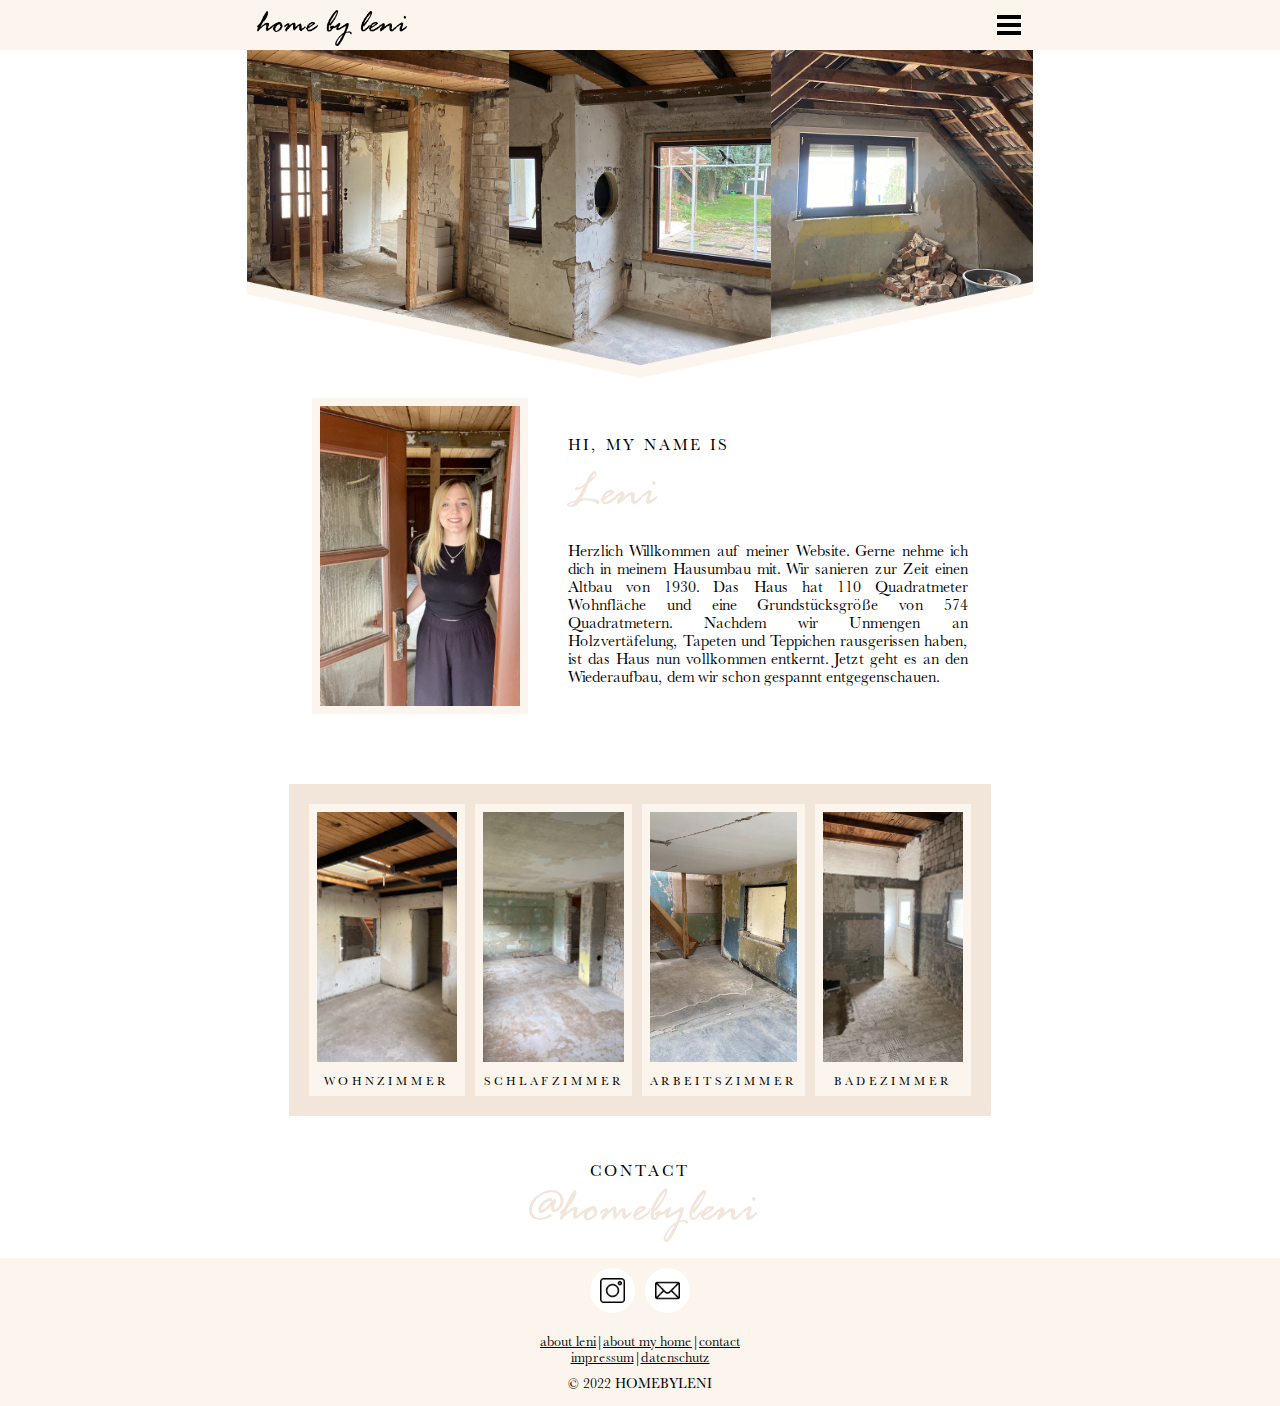
==== index.html @ e65942e4 "." ====
<!DOCTYPE html>
<html lang="en">
<head>

    <meta charset="UTF-8">
    <meta http-equiv="X-UA-Compatible" content="IE=edge">
    <meta name="viewport" content="width=device-width, initial-scale=1.0">

    <title>home - home by leni</title>
    <meta name="author" content="home by leni">
    
    <link rel="stylesheet" href="./style.css">
    <link rel="icon" type="img/ico" href="./ico/logo_rounded.ico">

    <meta name="description" content="Hausumbau Tagebuch: 574m&#178; Grundstück mit 110m&#178; Wohnfläche">
    <meta name="keywords" content="home by leni, homebyleni, interior design, interiordesign, hausumbau, lübeck, luebeck">
    <meta name="copyright" content="2022 HOMEBYLENI">

</head>

<body class="flexColumn alignCenter">

    <h1 style="display: none;">home by leni</h1>
    <h2 style="display: none;">hausumbau</h2>
    <h2 style="display: none;">altbausanierung</h2>
    <h2 style="display: none;">interior design</h2>

    <section id="header" class="fullWidth flexColumn alignCenter">

        <!-- navHead -->
        <div id="navHead" class="fullWidth containerM flex spaceBetween">

            <!-- Logo -->
            <div onclick="openHome()" class="newLogoBox p5Sides">
                <img class="imgFit" src="./png/Logo_black_trans.png" alt="">
            </div>

            <!-- navBurger -->
            <div onclick="clickBurger()" class="navBurger flexColumn p5Sides">
                <div class="burgerBar"></div>
                <div class="burgerBar"></div>
                <div class="burgerBar"></div>
            </div>
            
        </div>

        <!-- navBar -->
        <nav id="navBar" class="fullWidth flex alignCenter p5ToBo">
            <div class="containerM fullWidth flexRow spaceAround alignCenter">
                <h3 onclick="openAbout()">about leni</h3>
                <h3 onclick="openAboutMyHome()">about my home</h3>
                <h3 onclick="openContact()">contact</h3></a>
            </div>
        </nav>

    </section>

    <section  id="homeGallery" class="fullWidth flex alignCenter headMargin">

        <div class="containerM fullWidth flexRow alignCenter">
            <img class="imgFit" src="./png/homeGallery_V4_Ivory.png" alt="">
        </div>

    </section>

    <section id="homeAbout" class="fullWidth flexColumn alignCenter m4ToBo">

        <!-- homeAbout -->
        <div class="containerM fullWidth flexRow flexWrap alignCenter">
            <img class="m4Sides" src="./jpeg/homeAbout.JPG" alt="">
            <div class="homeAboutText p4Sides">
                <div class="flexColumn">
                    <h3 class="fs3a">hi, my name is</h3>
                    <p class="handWritten fs1">Leni</p>
                </div>
                <p class="textFormat aboutTextB fs3a">Herzlich Willkommen auf meiner Website. Gerne nehme ich dich in meinem Hausumbau mit. Wir sanieren zur Zeit einen Altbau von 1930. Das Haus hat 110 Quadratmeter Wohnfläche und eine Grundstücksgröße von 574 Quadratmetern. Nachdem wir Unmengen an Holzvertäfelung, Tapeten und Teppichen rausgerissen haben, ist das Haus nun vollkommen entkernt. Jetzt geht es an den Wiederaufbau, dem wir schon gespannt entgegenschauen.</p>
            </div>
        </div>
    </section>

    <section id="newBottomGallery" class="fullWidth flex alignCenter p5ToBo">

        <div class="containerM flexRow flexWrap alignCenter">

            <div class="flexRow" style="max-width: 100%">
                <div class="newImgBox">
                    <img src="./jpeg/bottomGallery_D.JPG" alt="">
                    <h3>Wohnzimmer</h3>
                </div>
                <div class="newImgBox">
                    <img class="imgFit" src="./jpeg/bottomGallery_A.JPG" alt="">
                    <h3>Schlafzimmer</h3>
                </div>
            </div>

            <div class="flexRow" style="max-width: 100%">
                <div class="newImgBox">
                    <img class="imgFit" src="./jpeg/bottomGallery_B.JPG" alt="">
                    <h3>Arbeitszimmer</h3>
                </div>
                <div class="newImgBox">
                    <img src="./jpeg/bottomGallery_C.JPG" alt="">
                    <h3>Badezimmer</h3>
                </div>
            </div>
            
        </div>

    </section>

    <section id="contact" class="fullWidth flex alignCenter">

        <div class="containerM flexColumn alignCenter">
            <h3 class="fs3a">Contact</h3>
            <p style="transform: translateY(-10px);" class="handWritten">@homebyleni</p>
        </div>

    </section>

    <section id="footer" class="fullWidth flexColumn alignCenter">

        <div class="fullWidth flexColumn alignCenter m5ToBo">
            <div class="containerM m4Sides fullWidth flexRow alignCenter">
                <div onclick="openInstagram()" class="socialIcon flex alignCenter m6Sides">
                    <img class="imgFit" src="./png/instagram.png" alt="Instagram">
                </div>
                <div onclick="openMail()" class="socialIcon flex alignCenter m6Sides">
                    <img class="imgFit" src="./png/mail.png" alt="Instagram">
                </div>
            </div>
        </div>

        <div class="containerM fullWidth flexColumn alignCenter m5ToBo fs3b">
            <div class="flexRow alignCenter">
                <a onclick="openHome()" href="">about leni</a> | <a onclick="openAboutMyHome()" href="">about my home</a> | <a onclick="openContact()" href="./contact.html">contact</a>
            </div>
            <div class="flexRow alignCenter">
                <a onclick="openImpressum()" href="">impressum</a> | <a href="">datenschutz</a>
            </div>
            <div class="flexRow alignCenter">
                <p>&#169; 2022 HOMEBYLENI</p>
            </div>
        </div>
    
    </section>

    <script src="./script.js"></script>

</body>
</html
---- style.css ----
/*---------- UNIVERSAL BASICS ----------*/

/*-- FONT SIZE --*/
.fs1 {
    font-size: 32px
}
  
.fs2 {
    font-size: 24px;
}
  
.fs3 {
    font-size: 18px;
}

.fs3a {
    font-size: 16px;
}

.fs3b {
    font-size: 14px;
}
  
.fs4 {
    font-size: 12px;
}
  
.fs5 {
    font-size: 10px;
}
  
.fs6 {
    font-size: 8px;
}

/*-- CONTAINER --*/
.containerL {
    max-width: 1200px;
}
  
.containerM {
    max-width: 786px;
}
  
.containerS {
    max-width: 400px;
}
  
.container90 {
    max-width: 90%;
}
  
.container80 {
    max-width: 80%;
}

.container70 {
    max-width: 70%;
}

/*-- FLEX --*/
.flex {
    display: flex;
}
  
.flexColumn {
    display: flex;
    flex-direction: column;
}
  
.flexRow {
    display: flex;
    flex-direction: row;
}

.flexRowReverse {
    display: flex;
    flex-direction: row-reverse;
}
  
.flexWrap {
    flex-wrap: wrap;
}
  
.alignCenter {
    justify-content: center;
    align-items: center;
}
  
.alignStart {
    justify-content: flex-start;
    align-items: flex-start;
}
  
.alignEnd {
    justify-content: flex-end;
    align-items: flex-end;
}
  
.spaceAround {
    justify-content: space-around;
}
  
.spaceBetween {
    justify-content: space-between;
}

/*-- PADDING --*/
.p1 {
    padding: 50px;
}
  
.p1Sides {
    padding-left: 50px;
    padding-right: 50px;
}
  
.p1ToBo {
    padding-top: 50px;
    padding-bottom: 50px;
}
  
.p2 {
    padding: 40px;
}
  
.p2Sides {
    padding-left: 40px;
    padding-right: 40px;
}
  
.p2ToBo {
    padding-top: 40px;
    padding-bottom: 40px;
}
  
.p3 {
    padding: 30px;
}
  
.p3Sides {
    padding-left: 30px;
    padding-right: 30px;
}
  
.p3ToBo {
    padding-top: 30px;
    padding-bottom: 30px;
}
  
.p4 {
    padding: 20px;
}
  
.p4Sides {
    padding-left: 20px;
    padding-right: 20px;
}
  
.p4ToBo {
    padding-top: 20px;
    padding-bottom: 20px;
}
  
.p5 {
    padding: 10px;
}
  
.p5Sides {
    padding-left: 10px;
    padding-right: 10px;
}
  
.p5ToBo {
    padding-top: 10px;
    padding-bottom: 10px;
}
  
.p6 {
    padding: 5px;
}
  
.p6Sides {
    padding-left: 5px;
    padding-right: 5px;
}
  
.p6ToBo {
    padding-top: 5px;
    padding-bottom: 5px;
}

/*-- MARGIN --*/
.m1 {
    margin: 50px;
}
  
.m1Sides {
    margin-left: 50px;
    margin-right: 50px;
}
  
.m1ToBo {
    margin-top: 50px;
    margin-bottom: 50px;
}
  
.m2 {
    margin: 40px;
}
  
.m2Sides {
    margin-left: 40px;
    margin-right: 40px;
}
  
.m2ToBo {
    margin-top: 40px;
    margin-bottom: 40px;
}
  
.m3 {
    margin: 30px;
}
  
.m3Sides {
    margin-left: 30px;
    margin-right: 30px;
}
  
.m3ToBo {
    margin-top: 30px;
    margin-bottom: 30px;
}
  
.m4 {
    margin: 20px;
}
  
.m4Sides {
    margin-left: 20px;
    margin-right: 20px;
}
  
.m4ToBo {
    margin-top: 20px;
    margin-bottom: 20px;
}
  
.m5 {
    margin: 10px;
}
  
.m5Sides {
    margin-left: 10px;
    margin-right: 10px;
}
  
.m5ToBo {
    margin-top: 10px;
    margin-bottom: 10px;
}
  
.m6 {
    margin: 5px;
}
  
.m6Sides {
    margin-left: 5px;
    margin-right: 5px;
}
  
.m6ToBo {
    margin-top: 5px;
    margin-bottom: 5px;
}

/*-- BORDER RADIUS --*/
.br1 {
    border-radius: 50px;
}
  
.br2 {
    border-radius: 40px;
}
  
.br3 {
    border-radius: 30px;
}
  
.br4 {
    border-radius: 20px;
}
  
.br5 {
    border-radius: 10px;
}
  
.br6 {
    border-radius: 5px;
}

/*-- maxWidth --*/
.maxW1 {
    max-width: 500px;
}
  
.maxW2 {
    max-width: 400px;
}
  
.maxW3 {
    max-width: 300px;
}
  
.maxW4 {
    max-width: 200px;
}
  
.maxW5 {
    max-width: 100px;
}
  
.maxW6 {
    max-width: 50px;
}

.maxW45P {
    max-width: 45%;
}

.maxW40P {
    max-width: 40%;
}

.maxW25P {
    max-width: 25%;
}

/*-- maxHeight --*/
.maxH1 {
    max-height: 500px;
}
  
.maxH2 {
    max-height: 400px;
}
  
.maxH3 {
    max-height: 300px;
}
  
.maxH4 {
    max-height: 200px;
}
  
.maxH5 {
    max-height: 100px;
}
  
.maxH6 {
    max-height: 50px;
}

/*-- SIZE --*/
.fullSize {
    width: 100%;
    height: 100%;
}
  
.fullWidth {
    width: 100%;
}
  
.fullHeigth {
    height: 100%;
}
  
.size90 {
    width: 90%;
    height: 90%;
}
  
.width90 {
    width: 90%;
}
  
.heigth90 {
    height: 90%;
}
  
.imgFit {
    max-width: 100%;
    max-height: 100%;
}

/*---------- INDIVIDUAL STYLES ----------*/

/*-- IMPORTS --*/
/*-- COLORS --*/
:root {
    --colorBlack: #000000;
    --colorWhite: #ffffff;
    --colorIvory: #fcf5ed;
    --colorSand: #f2e5da;
}

/*-- FONTS --*/
@font-face {
    font-family: Zapfino;
    src: url(./fonts/Zapfino.ttf)
}

@font-face {
    font-family: Baskerville;
    src: url(./fonts/Baskerville.ttf);
}

@font-face {
    font-family: RageItalic;
    src: url(./fonts/Rage_Italic.TTF);
}

/*-- mobile formatting stuff --*/
body {
    margin: 0px;
    padding: 0px;

    min-height: -webkit-fill-available;
    width: 100vw;
    max-width: 100%;

    overflow-x: hidden;
}

html {
    height: -webkit-fill-available;
}

/*-- links --*/
a {
    color: inherit;
}

/*-- ACTUAL STYLES --*/
body {
    font-family: Baskerville;
}

#header {
    position: fixed;
    top: 0;
    left: 0;
    background-color: var(--colorIvory);
}

.headMargin {
    margin-top: 50px;
}

#navHead {
    z-index: 20;
    height: 50px;
    align-items: center;
}

.newLogoBox {
    padding-top: 12px;
    padding-bottom: 2px;
    max-width: 150px;
}

.navBurger {
    padding: 10px;
    transition: all 0.5s ease-in-out;
}

.navBurger.open {
    rotate: -90deg;
}

.burgerBar {
    margin: 2px;
    height: 4px;
    width: 24px;
    background-color: var(--colorBlack);
}

#navBar {
    z-index: 10;
    background-color: var(--colorIvory);
    position: fixed;
    top: 50px;
    opacity: 0%;
    transform: translateY(-200px);
    transition: all 0.5s ease-in-out;
}

#navBar.open {
    opacity: 100%;
    transform: translateY(0);
}

#navBar h3 {
    width: 100%;
    margin-top: 0px;
    font-weight: 500;
    font-size: 12px;
    text-align: center;
}

#homeAbout {
    margin-bottom: 60px;
}

.homeAboutText {
    max-width: 400px;
    height: 100%;
    display: flex;
    flex-direction: column;
    justify-content: space-between;
}

#homeAbout img {
    width: 200px;
    height: 300px;
    object-fit: cover;
    border: 8px solid var(--colorIvory);
}

#contact {
    margin-top: 20px;
}

#newBottomGallery {
    background-size: cover;
    background-position: center;
}

#newBottomGallery .containerM {
    background-color: var(--colorSand);
    padding: 15px;
}

.newImgBox {
    display: flex;
    flex-direction: column;
    align-items: center;
    background-color: var(--colorIvory);
    border: 8px solid var(--colorIvory);
    margin: 5px;
    transition: all 1s ease-in-out;
}

.newImgBox img {
    display: flex;
    max-height: 230px;
    width: 100%;
    max-width: 200px;
    object-fit: cover;
}

@media screen and (min-width: 670px) {
    .newImgBox:hover {
        scale: 1.5;
    }

    .newImgBox img {
        max-height: 250px;
        max-width: 160px;
    }
}

.newImgBox h3 {
    font-size: 12px;
    text-align: center;
}

#footer {
    background-color: var(--colorIvory);
}

.socialIcon {
    height: 25px;
    width: 25px;
    padding: 10px;
    border-radius: 45px;
    background-color: var(--colorWhite);
}

/*-- text things --*/
.handWritten {
    font-family: RageItalic;
    font-size: 50px;
    color: var(--colorSand);
}

p {
    margin-top: 10px;
    margin-bottom: 5px;
}

.textFormat {
    text-align: justify;
}

/*-- img things --*/
.fourByFive {
    min-width: 180px;
    min-height: 225px;
    max-width: 250px;
    max-height: 312.5px;
    object-fit: cover;
}

/*-- Headings --*/
h3 {
    margin-bottom: 0px;
    text-transform: uppercase;
    font-weight: 500;
    letter-spacing: 3px;
    font-size: 16px;
}

h5 {
    margin-top: 10px;
    margin-bottom: 10px;
}

/*-- roomtour page --*/


/*-- contact page --*/
.contactImgBox {
    width: 50%;
}

.contactImgBox img {
    display: block;
    width: 100%;
    height: 300px;
    object-fit: cover;
}

.contactTextBox {
    width: 50%;
}

@media screen and (min-width: 670px) {
    .contactImgBox img {
        height: 400px;
    }
}

@media screen and (max-width: 670px) {
    .contactTextBox h3 {
        font-size: 16px;
    }
}
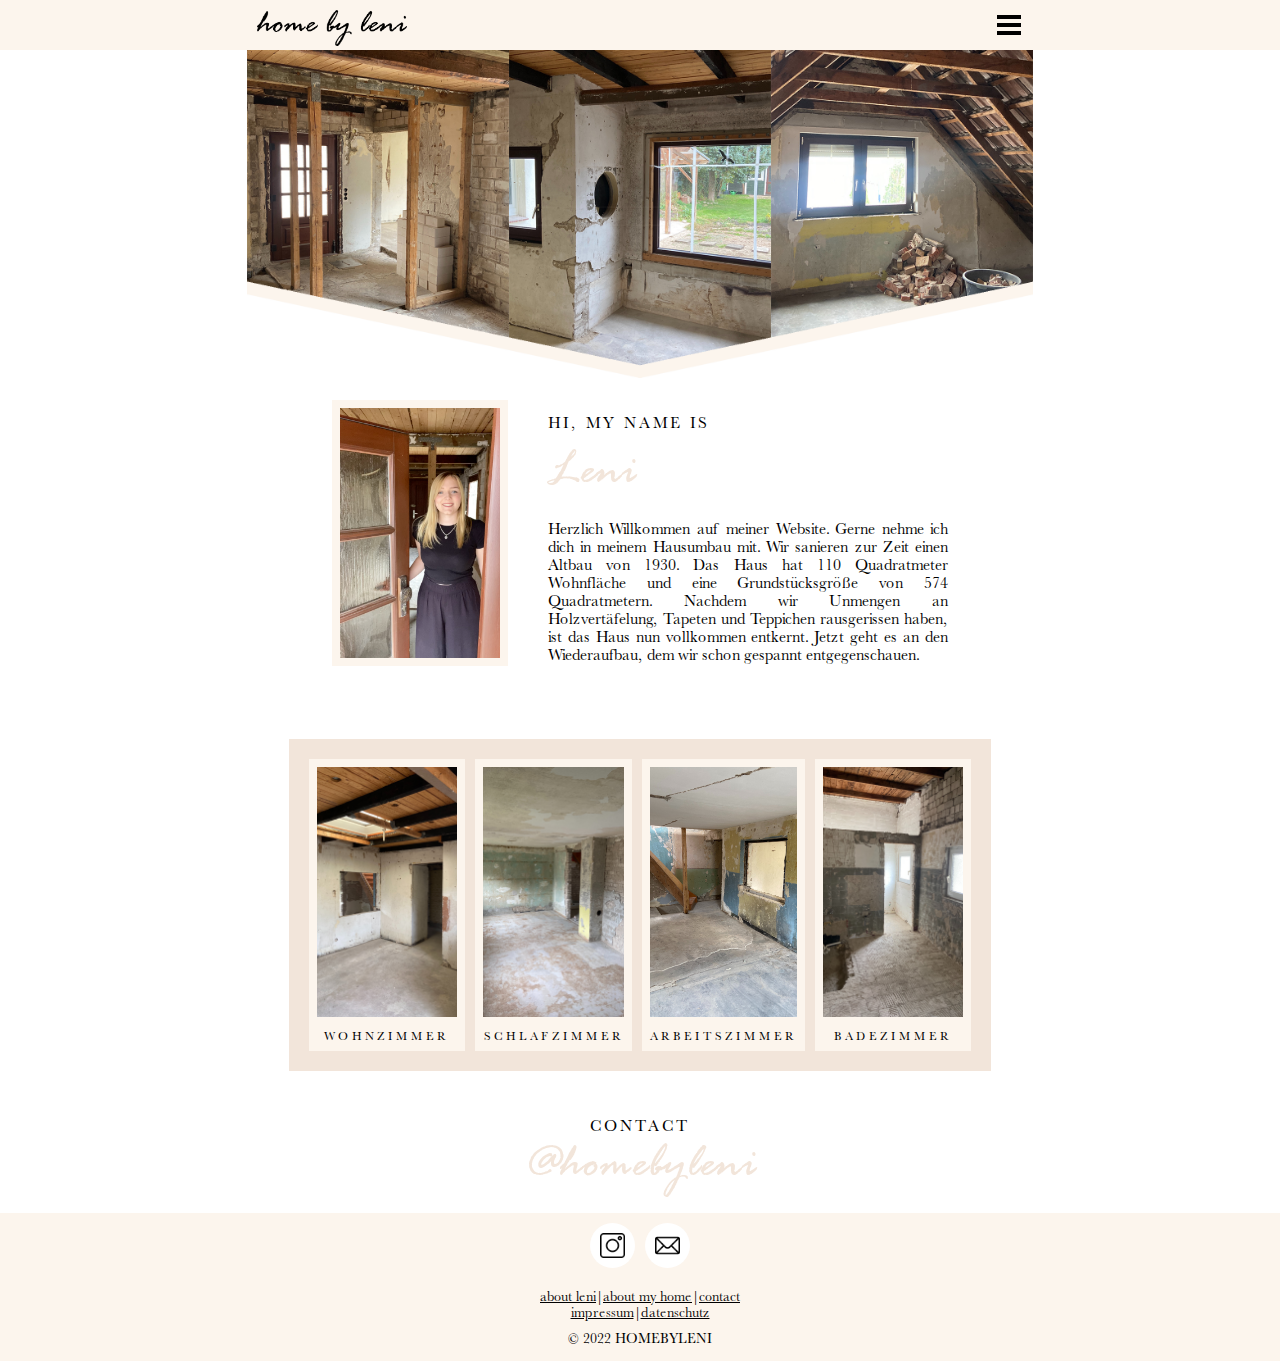
==== commit 318c943b: "." ====
--- a/index.html
+++ b/index.html
@@ -49,7 +49,7 @@
             <div class="containerM fullWidth flexRow spaceAround alignCenter">
                 <h3 onclick="openAbout()">about leni</h3>
                 <h3 onclick="openAboutMyHome()">about my home</h3>
-                <h3 onclick="openContact()">contact</h3></a>
+                <h3 onclick="openContact()">contact</h3>
             </div>
         </nav>
 
--- a/style.css
+++ b/style.css
@@ -522,8 +522,8 @@
 }
 
 #homeAbout img {
-    width: 200px;
-    height: 300px;
+    width: 160px;
+    height: 250px;
     object-fit: cover;
     border: 8px solid var(--colorIvory);
 }
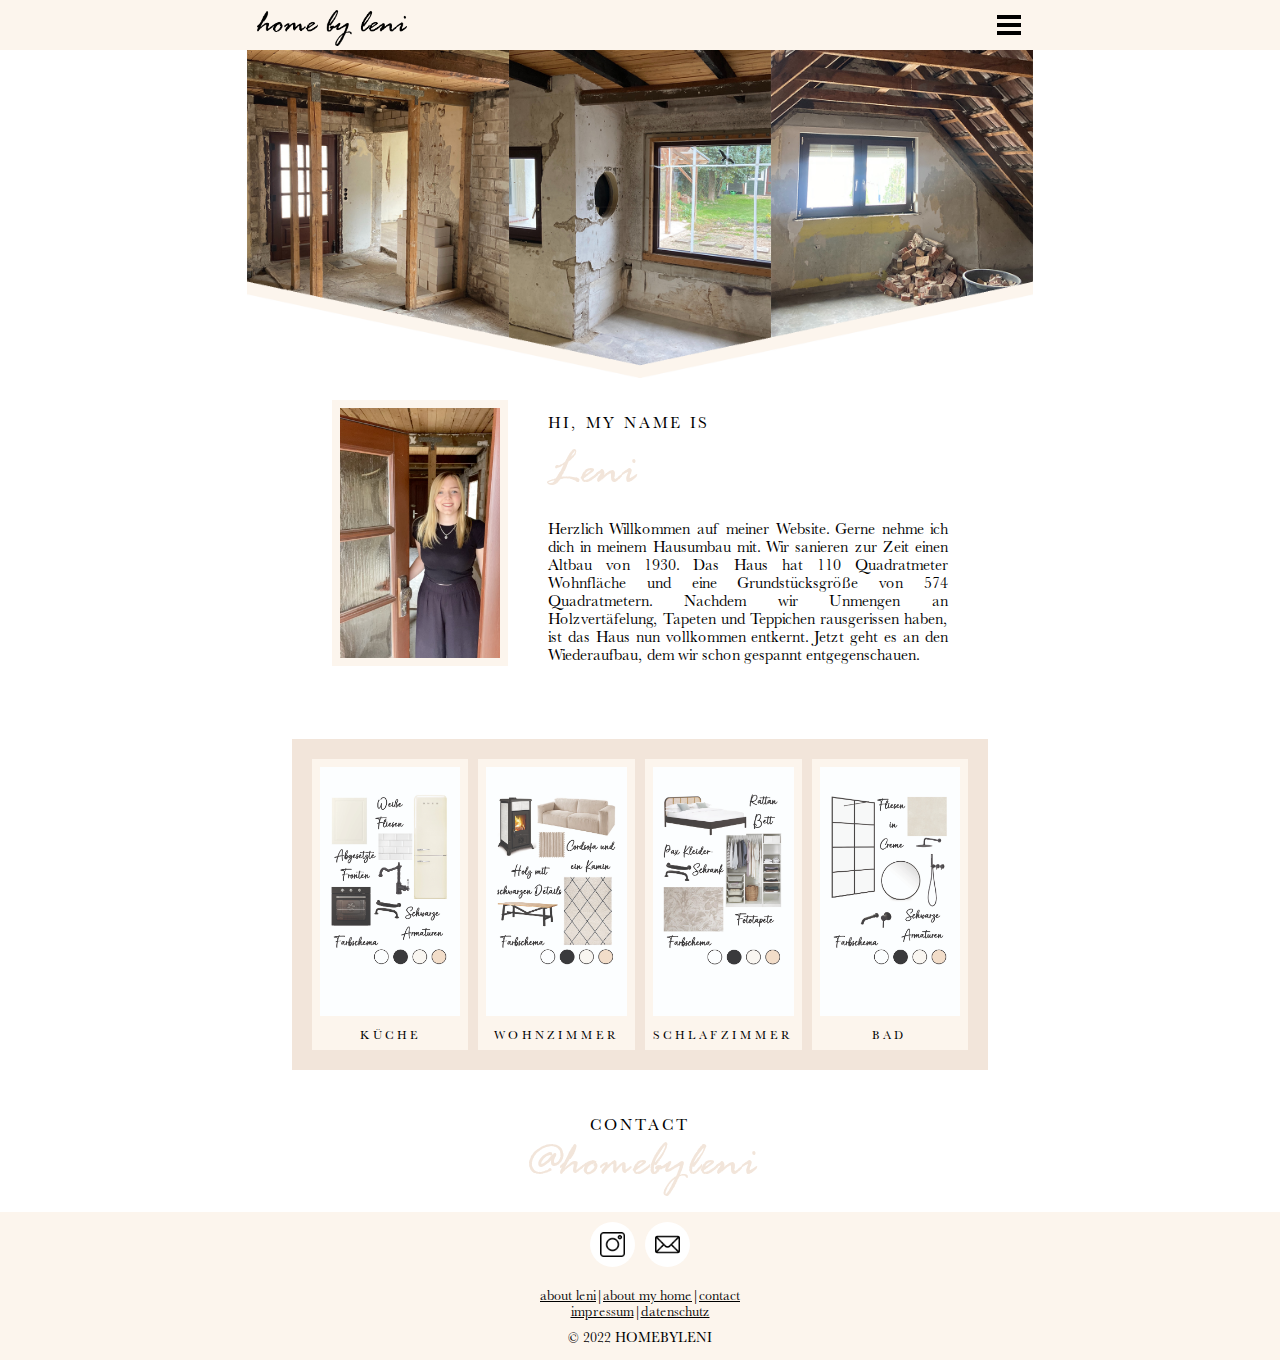
==== commit f636058d: "." ====
--- a/index.html
+++ b/index.html
@@ -84,23 +84,23 @@
 
             <div class="flexRow" style="max-width: 100%">
                 <div class="newImgBox">
-                    <img src="./jpeg/bottomGallery_D.JPG" alt="">
-                    <h3>Wohnzimmer</h3>
+                    <img class="imgFit" src="./jpeg/bottomGallery_B.JPG" alt="">
+                    <h3>Küche</h3>
                 </div>
                 <div class="newImgBox">
-                    <img class="imgFit" src="./jpeg/bottomGallery_A.JPG" alt="">
-                    <h3>Schlafzimmer</h3>
+                    <img src="./jpeg/bottomGallery_A.JPG" alt="">
+                    <h3>Wohnzimmer</h3>
                 </div>
             </div>
 
             <div class="flexRow" style="max-width: 100%">
                 <div class="newImgBox">
-                    <img class="imgFit" src="./jpeg/bottomGallery_B.JPG" alt="">
-                    <h3>Arbeitszimmer</h3>
+                    <img class="imgFit" src="./jpeg/bottomGallery_C.JPG" alt="">
+                    <h3>Schlafzimmer</h3>
                 </div>
                 <div class="newImgBox">
-                    <img src="./jpeg/bottomGallery_C.JPG" alt="">
-                    <h3>Badezimmer</h3>
+                    <img src="./jpeg/bottomGallery_D.JPG" alt="">
+                    <h3>Bad</h3>
                 </div>
             </div>
             
@@ -132,10 +132,10 @@
 
         <div class="containerM fullWidth flexColumn alignCenter m5ToBo fs3b">
             <div class="flexRow alignCenter">
-                <a onclick="openHome()" href="">about leni</a> | <a onclick="openAboutMyHome()" href="">about my home</a> | <a onclick="openContact()" href="./contact.html">contact</a>
+                <a href="./index.html">about leni</a> | <a href="https://www.instagram.com/stories/highlights/18321466900040779/" target="_blank">about my home</a> | <a href="./contact.html">contact</a>
             </div>
             <div class="flexRow alignCenter">
-                <a onclick="openImpressum()" href="">impressum</a> | <a href="">datenschutz</a>
+                <a href="./contact.html#impressum.html">impressum</a> | <a href="./datenschutz.html">datenschutz</a>
             </div>
             <div class="flexRow alignCenter">
                 <p>&#169; 2022 HOMEBYLENI</p>
--- a/style.css
+++ b/style.css
@@ -425,7 +425,6 @@
 body {
     margin: 0px;
     padding: 0px;
-
     min-height: -webkit-fill-available;
     width: 100vw;
     max-width: 100%;
@@ -656,4 +655,14 @@
     .contactTextBox h3 {
         font-size: 16px;
     }
+}
+
+/*-- Datenschutz Page --*/
+#datenschutz h2 {
+    margin-bottom: 0px;
+}
+
+#datenschutz h4 {
+    margin-top: 12px;
+    margin-bottom: 0px;
 }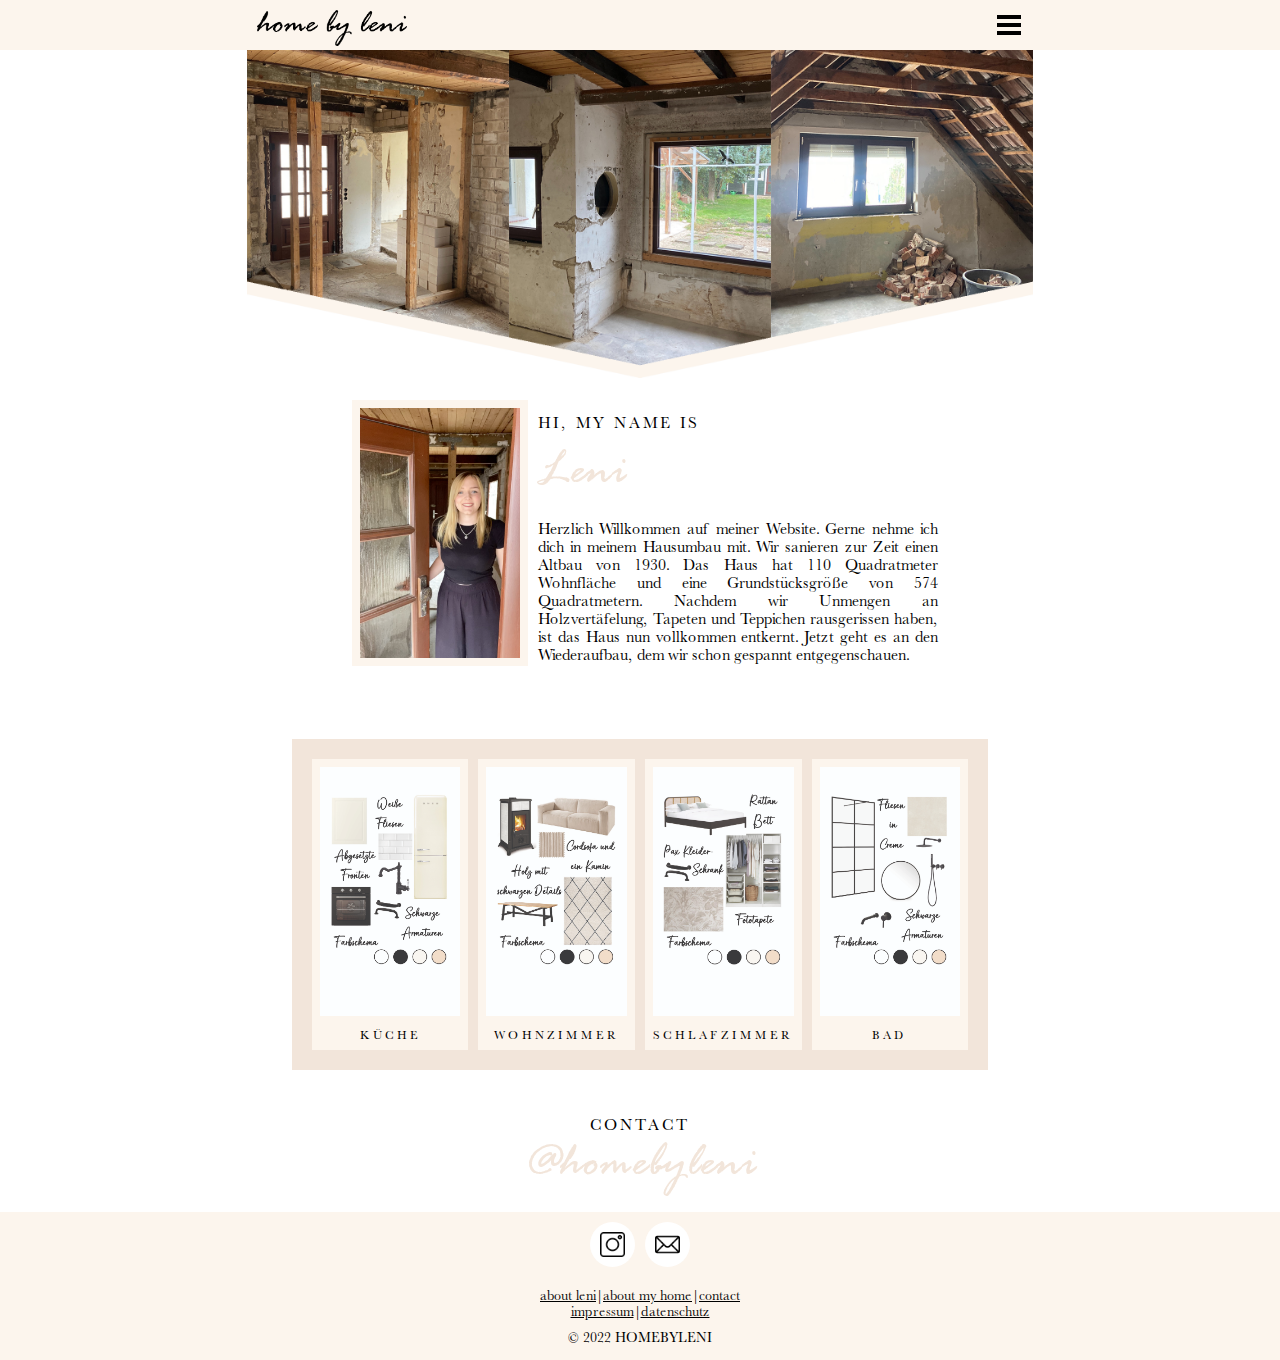
==== commit e42a8e3b: "." ====
--- a/index.html
+++ b/index.html
@@ -66,15 +66,16 @@
     <section id="homeAbout" class="fullWidth flexColumn alignCenter m4ToBo">
 
         <!-- homeAbout -->
-        <div class="containerM fullWidth flexRow flexWrap alignCenter">
-            <img class="m4Sides" src="./jpeg/homeAbout.JPG" alt="">
-            <div class="homeAboutText p4Sides">
-                <div class="flexColumn">
+        <div class="containerM fullWidth flexColumn flexWrap alignCenter">
+            <div class="fullWidth flexRow alignCenter">
+                <img class="m5Sides" src="./jpeg/homeAbout.JPG" alt="">
+                <div class="flexColumn" style="justify-content: center;">
                     <h3 class="fs3a">hi, my name is</h3>
                     <p class="handWritten fs1">Leni</p>
+                    <p class="textFormat homeAboutText aboutTextA fs3a">Herzlich Willkommen auf meiner Website. Gerne nehme ich dich in meinem Hausumbau mit. Wir sanieren zur Zeit einen Altbau von 1930. Das Haus hat 110 Quadratmeter Wohnfläche und eine Grundstücksgröße von 574 Quadratmetern. Nachdem wir Unmengen an Holzvertäfelung, Tapeten und Teppichen rausgerissen haben, ist das Haus nun vollkommen entkernt. Jetzt geht es an den Wiederaufbau, dem wir schon gespannt entgegenschauen.</p>
                 </div>
-                <p class="textFormat aboutTextB fs3a">Herzlich Willkommen auf meiner Website. Gerne nehme ich dich in meinem Hausumbau mit. Wir sanieren zur Zeit einen Altbau von 1930. Das Haus hat 110 Quadratmeter Wohnfläche und eine Grundstücksgröße von 574 Quadratmetern. Nachdem wir Unmengen an Holzvertäfelung, Tapeten und Teppichen rausgerissen haben, ist das Haus nun vollkommen entkernt. Jetzt geht es an den Wiederaufbau, dem wir schon gespannt entgegenschauen.</p>
             </div>
+            <p class="textFormat homeAboutText aboutTextB p4Sides fs3a">Herzlich Willkommen auf meiner Website. Gerne nehme ich dich in meinem Hausumbau mit. Wir sanieren zur Zeit einen Altbau von 1930. Das Haus hat 110 Quadratmeter Wohnfläche und eine Grundstücksgröße von 574 Quadratmetern. Nachdem wir Unmengen an Holzvertäfelung, Tapeten und Teppichen rausgerissen haben, ist das Haus nun vollkommen entkernt. Jetzt geht es an den Wiederaufbau, dem wir schon gespannt entgegenschauen.</p>
         </div>
     </section>
 
--- a/style.css
+++ b/style.css
@@ -527,6 +527,20 @@
     border: 8px solid var(--colorIvory);
 }
 
+.aboutTextA {
+    display: none;
+}
+
+@media screen and (min-width: 670px) {
+    .aboutTextA {
+        display: flex;
+    }
+
+    .aboutTextB {
+        display: none;
+    }
+}
+
 #contact {
     margin-top: 20px;
 }
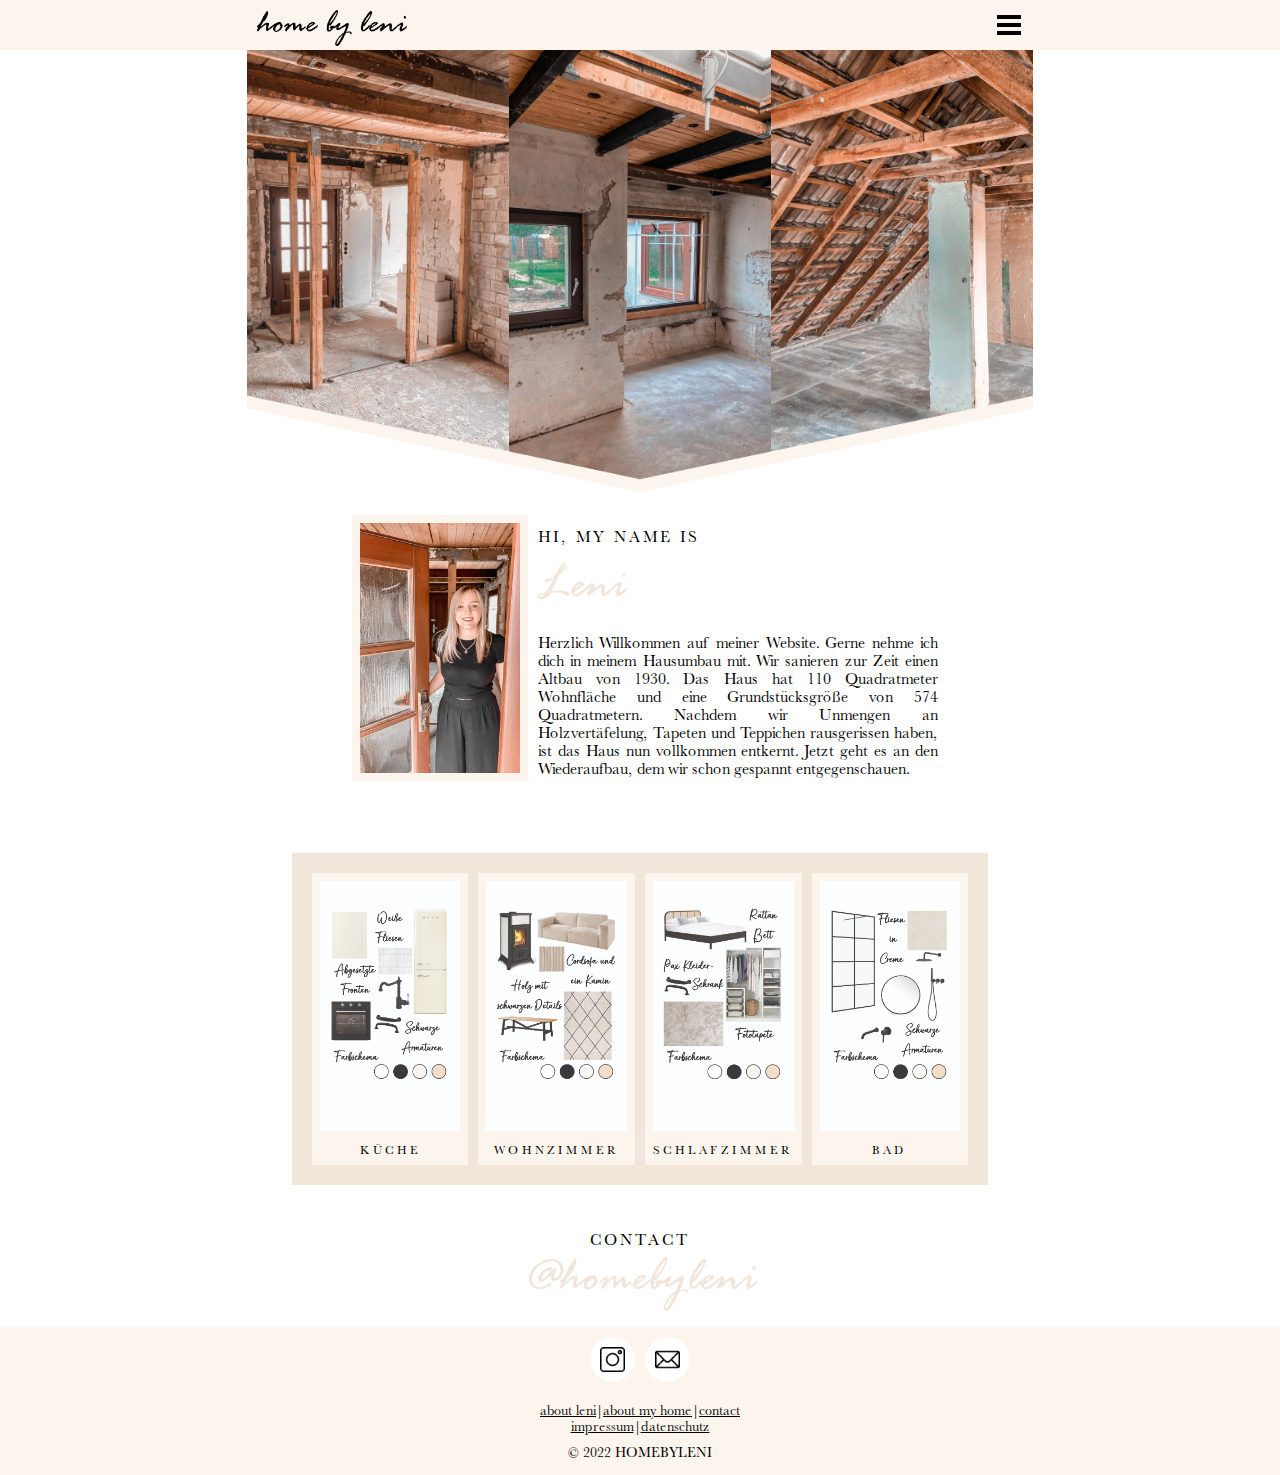
==== commit 708736db: "." ====
--- a/index.html
+++ b/index.html
@@ -58,7 +58,7 @@
     <section  id="homeGallery" class="fullWidth flex alignCenter headMargin">
 
         <div class="containerM fullWidth flexRow alignCenter">
-            <img class="imgFit" src="./png/homeGallery_V4_Ivory.png" alt="">
+            <img class="imgFit" src="./jpeg/homeGallery_V5.jpg" alt="">
         </div>
 
     </section>
--- a/style.css
+++ b/style.css
@@ -567,10 +567,9 @@
 
 .newImgBox img {
     display: flex;
-    max-height: 230px;
-    width: 100%;
-    max-width: 200px;
-    object-fit: cover;
+    height: 260px;
+    max-width: 100%;
+    object-fit: contain;
 }
 
 @media screen and (min-width: 670px) {
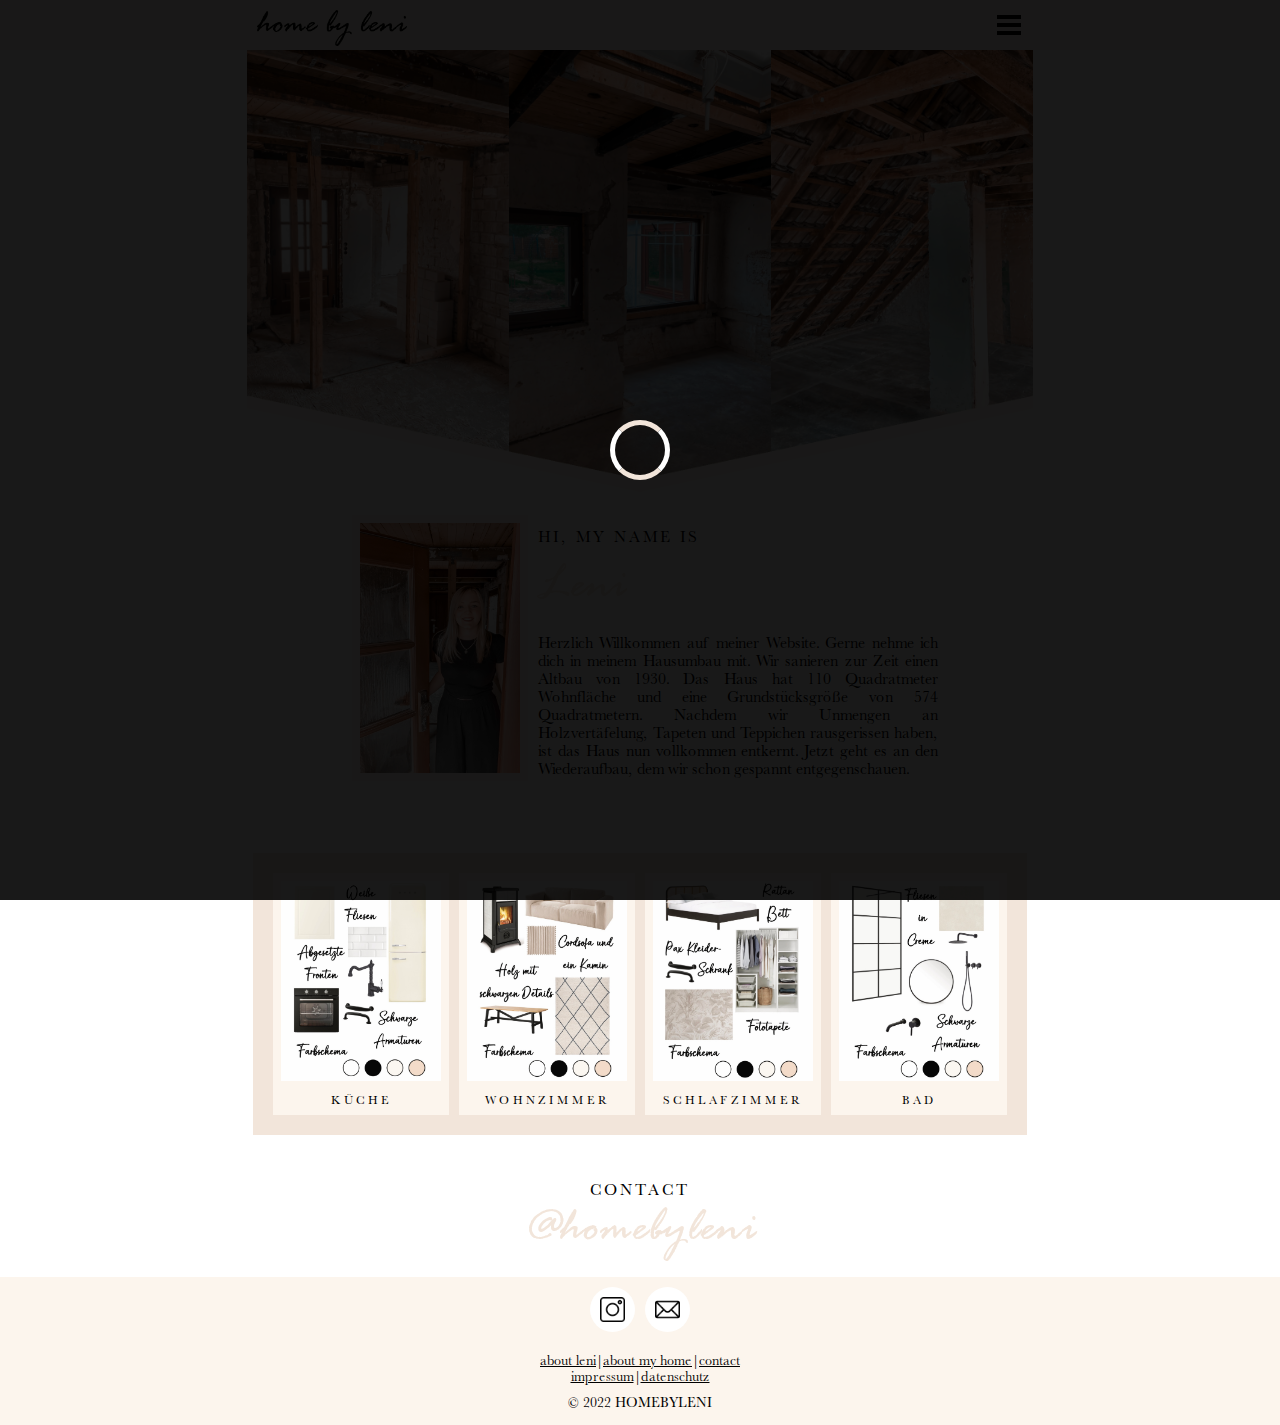
==== commit a27ba88d: "." ====
--- a/index.html
+++ b/index.html
@@ -18,7 +18,13 @@
 
 </head>
 
-<body class="flexColumn alignCenter">
+<body onload="loadCheck()" class="flexColumn alignCenter">
+
+    <div id="Loader" class="loadingScreen">
+        <div class="loader">
+            <div class="loaderB"></div>
+        </div>
+    </div>
 
     <h1 style="display: none;">home by leni</h1>
     <h2 style="display: none;">hausumbau</h2>
--- a/style.css
+++ b/style.css
@@ -567,7 +567,7 @@
 
 .newImgBox img {
     display: flex;
-    height: 260px;
+    height: auto;
     max-width: 100%;
     object-fit: contain;
 }
@@ -639,6 +639,48 @@
     margin-bottom: 10px;
 }
 
+/*-- loader --*/
+.loadingScreen {
+    z-index: 40;
+    position: fixed;
+    top: 0;
+    width: 100vw;
+    height: 100vh;
+
+    display: flex;
+    flex-direction: column;
+    justify-content: center;
+    align-items: center;
+
+    background-color: rgba(0, 0, 0, 0.9);
+
+    opacity: 1;
+    transition: 2s all ease;
+}
+
+.loadingScreenHide {
+    opacity: 0;
+}
+
+.loadingScreenOff {
+    display: none;
+}
+
+.loader {
+    border: 5px solid var(--colorWhite);
+    border-top: 5px solid var(--colorSand);
+    border-bottom: 5px solid var(--colorSand);
+    border-radius: 50%;
+    width: 50px;
+    height: 50px;
+    animation: spin 2s linear infinite;
+}
+
+@keyframes spin {
+    0% { transform: rotate(0deg); }
+    100% { transform: rotate(360deg); }
+}
+
 /*-- roomtour page --*/
 
 
